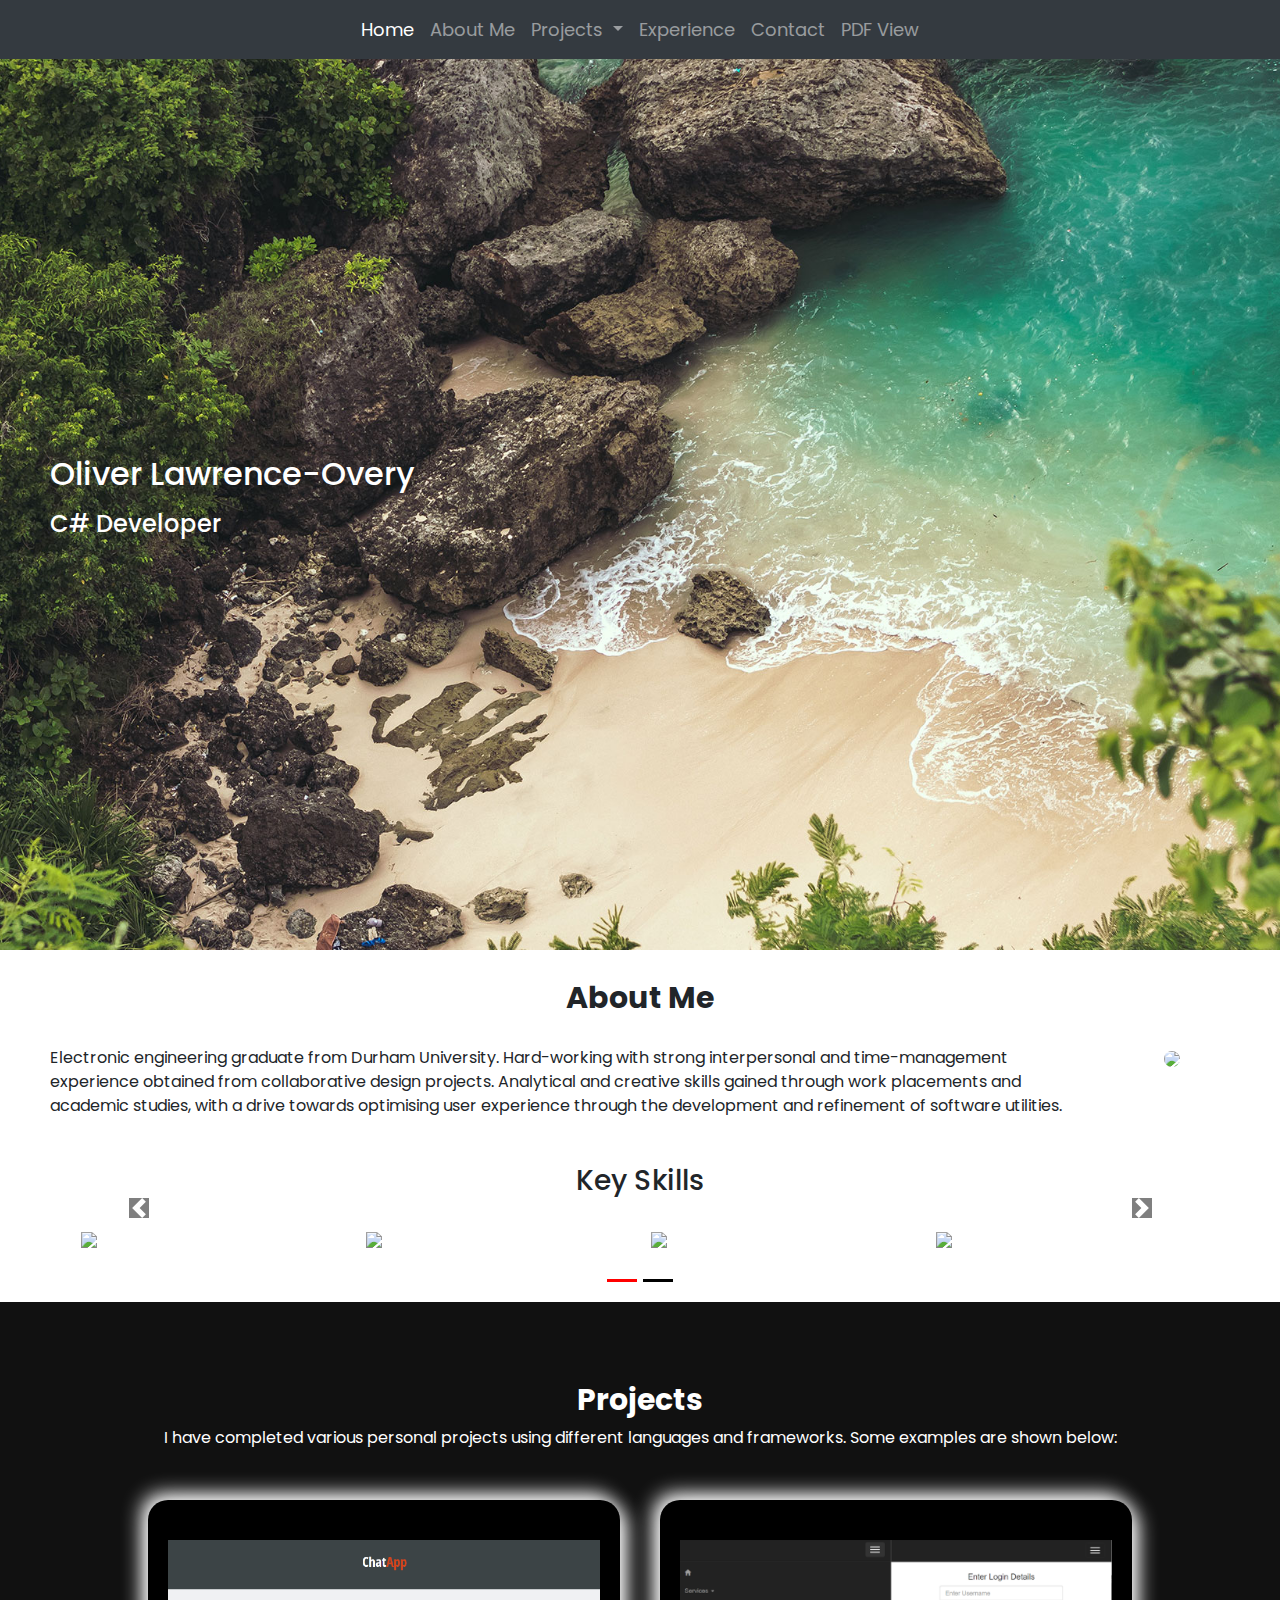
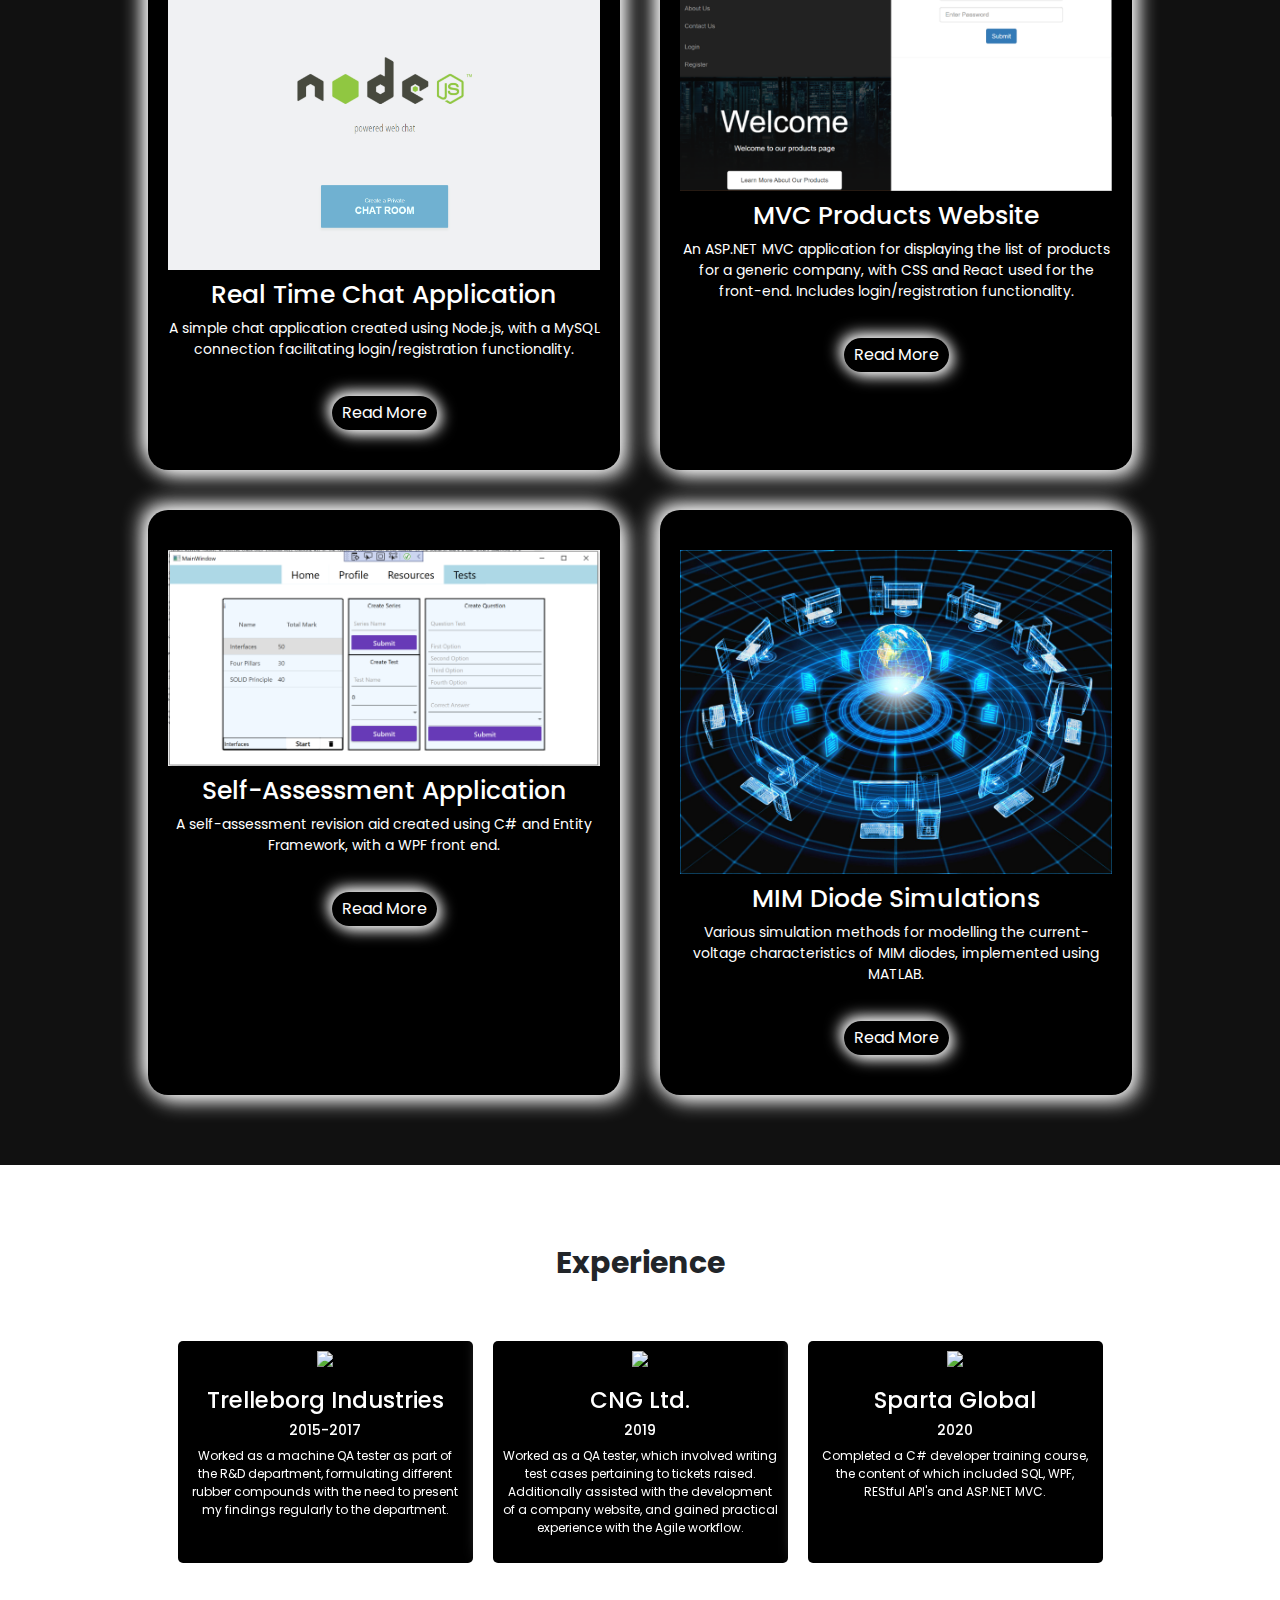
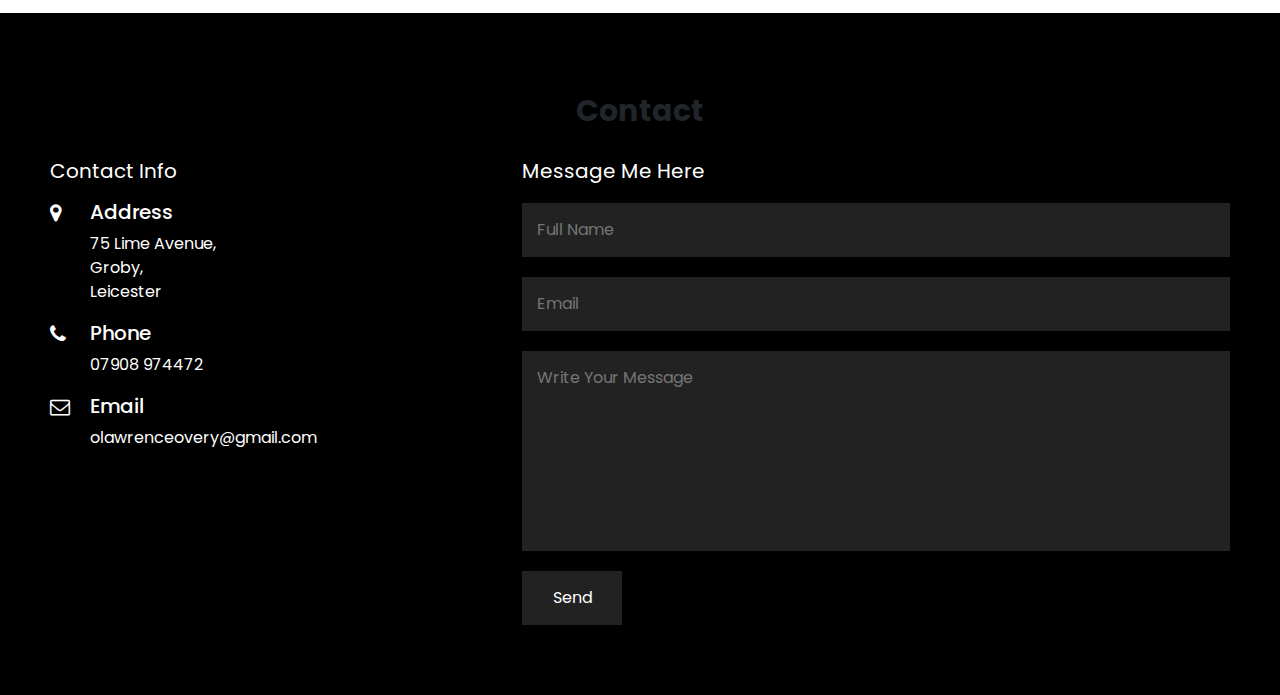
==== index.html @ fa79e6b5 "Creating Site" ====
﻿<!DOCTYPE html>
<html>
<head>
    <meta name="viewport" content="width=device-width, initial-scale=1.0">
    <meta charset="UTF-8">
    <title>Personal Profile</title>
    <link rel="stylesheet" href="https://stackpath.bootstrapcdn.com/font-awesome/4.7.0/css/font-awesome.min.css" integrity="sha384-wvfXpqpZZVQGK6TAh5PVlGOfQNHSoD2xbE+QkPxCAFlNEevoEH3Sl0sibVcOQVnN" crossorigin="anonymous">
    <link rel="stylesheet" href="StyleSheet1.css">
</head>
<body>
    <!--<header>
        <div class="toggle"></div>
        <ul>
            <li><a href="#home">Home</a></li>
            <li><a href="#about">About Me</a></li>
            <li><a href="#projects">Projects</a></li>
            <li><a href="#experience">Experience</a></li>
            <li><a href="#contact">Contact</a></li>
        </ul>
    </header>-->
    <section id="home">
        <nav class="navbar navbar-expand-sm navbar-dark bg-dark fixed-top" id="nav">
            <button class="navbar-toggler" type="button" data-toggle="collapse" data-target="#navbarNavDropdown" aria-controls="navbarNavDropdown" aria-expanded="false" aria-label="Toggle navigation">
                <span class="navbar-toggler-icon"></span>
            </button>
            <div class="collapse navbar-collapse" id="navbarNavDropdown">
                <ul class="navbar-nav">
                    <li class="nav-item active">
                        <a class="nav-link" href="#home">Home <span class="sr-only">(current)</span></a>
                    </li>
                    <li class="nav-item">
                        <a class="nav-link" href="#about">About Me</a>
                    </li>
                    <li class="nav-item dropdown">
                        <a class="nav-link dropdown-toggle" href="#" id="navbarDropdownMenuLink" role="button" data-toggle="dropdown" aria-haspopup="true" aria-expanded="false">
                            Projects
                        </a>
                        <div class="dropdown-menu" aria-labelledby="navbarDropdownMenuLink">
                            <a class="dropdown-item" href="#projects">All Projects</a>
                            <a class="dropdown-item" href="#chatapp">Real Time Chat Application</a>
                            <a class="dropdown-item" href="#mvcproducts">MVC Products Website</a>
                            <a class="dropdown-item" href="#selfassess">Self-Assessment Application</a>
                            <a class="dropdown-item" href="#mim">MIM Diode Simulations</a>
                        </div>
                    </li>
                    <li class="nav-item">
                        <a class="nav-link" href="#experience">Experience</a>
                    </li>
                    <li class="nav-item">
                        <a class="nav-link" href="#contact">Contact</a>
                    </li>
                    <li class="nav-item">
                        <a class="nav-link" href=".\CVPage.html">PDF View</a>
                    </li>
                </ul>
            </div>
        </nav>
    </section>
    <section class="banner">
        <div class="textBx">
            <h2>Oliver Lawrence-Overy</h2>
            <h3>C# Developer</h3>
        </div>
    </section>
    <section class="aboutme" id="about">
        <div class="sectionheading">
            <h2>About Me</h2>
        </div>
        <div class="content">
            <div class="contentBx">
                <p>
                    Electronic engineering graduate from Durham University.
                    Hard-working with strong interpersonal and time-management experience obtained from collaborative design projects.
                    Analytical and creative skills gained through work placements and academic studies, with a drive towards optimising user experience through the development and refinement of software utilities.
                </p>
            </div>
            <div class="contentImage">
                <img src="C:\Users\olawr\OneDrive\Pictures\newprofile (2).jpg" class="img">
            </div>
        </div>
        <link rel="stylesheet" href="https://maxcdn.bootstrapcdn.com/bootstrap/4.0.0/css/bootstrap.min.css">
        <script src="https://ajax.googleapis.com/ajax/libs/jquery/3.3.1/jquery.min.js"></script>
        <script src="https://maxcdn.bootstrapcdn.com/bootstrap/4.0.0/js/bootstrap.min.js"></script>
        <script src="https://ajax.googleapis.com/ajax/libs/jquery/3.5.1/jquery.min.js"></script>

        <div id="imagecarousel" class="carousel slide" data-ride="carousel">
            <h3>Key Skills</h3>
            <!-- Indicators -->
            <ul class="carousel-indicators">
                <li data-target="#imagecarousel" data-slide-to="0" class="active"></li>
                <li data-target="#imagecarousel" data-slide-to="1"></li>
            </ul>

            <!-- The slideshow -->
            <div class="container carousel-inner no-padding">
                <div class="carousel-item active">
                    <div class="col-xs-3 col-sm-3 col-md-3">
                        <img src="https://www.brandeps.com/logo-download/C/C-Sharp-logo-vector-01.svg">
                    </div>
                    <div class="col-xs-3 col-sm-3 col-md-3">
                        <img src="https://www.brandeps.com/logo-download/M/Microsoft-sql-server-logo-vector-01.svg">
                    </div>
                    <div class="col-xs-3 col-sm-3 col-md-3">
                        <img src="https://www.brandeps.com/icon-download/G/Github-icon-vector-10.svg">
                    </div>
                    <div class="col-xs-3 col-sm-3 col-md-3">
                        <img src="https://digital.ai/sites/default/files/pictures/styles/maxwidth_300/public/pt_logos/nunit.png?itok=E9SAHw7x">
                    </div>
                </div>
                <div class="carousel-item">
                    <div class="col-xs-3 col-sm-3 col-md-3">
                        <img src="https://www.logolynx.com/images/logolynx/89/893ea0936e1f34f47683fcac4bce3cb3.jpeg">
                    </div>
                    <div class="col-xs-3 col-sm-3 col-md-3">
                        <img src="https://www.lifetimepremiumaccounts.com/wp-content/uploads/2019/03/Office_logos.jpg">
                    </div>
                    <div class="col-xs-3 col-sm-3 col-md-3">
                        <img src="https://www.pngitem.com/pimgs/m/23-237369_html5-and-css3-transparent-background-html-logo-hd.png">
                    </div>
                    <div class="col-xs-3 col-sm-3 col-md-3">
                        <img src="https://www.triskellsoftware.com/wp-content/uploads/2016/07/agilescrum.jpg">
                    </div>
                </div>
            </div>

            <!-- Left and right controls -->
            <a class="carousel-control-prev" href="#imagecarousel" data-slide="prev">
                <span class="carousel-control-prev-icon"></span>
            </a>
            <a class="carousel-control-next" href="#imagecarousel" data-slide="next">
                <span class="carousel-control-next-icon"></span>
            </a>
        </div>



    </section>
    <section class="projects" id="projects">
        <div class="sectionheading">
            <h2>Projects</h2>
            <p>
                I have completed various personal projects using different languages and frameworks. Some examples are shown below:
            </p>
        </div>
        <div class="content">
            <div class="servicesBx" id="chatapp">
                <img src="node.png">
                <h2>Real Time Chat Application</h2>
                <p>
                    A simple chat application created using Node.js, with a MySQL connection facilitating login/registration functionality.
                </p>
                <a href="https://github.com/OliverLawrenceOvery/chat-app"><span>Read More</span></a>
            </div>
            <div class="servicesBx" id="mvcproducts">
                <img src="mvc.png">
                <h2>MVC Products Website</h2>
                <p>
                    An ASP.NET MVC application for displaying the list of products for a generic company, with CSS and React used for the front-end.
                    Includes login/registration functionality.
                </p>
                <a href="https://github.com/OliverLawrenceOvery/MVCProductsWebsite"><span>Read More</span></a>
            </div>
            <div class="servicesBx" id="selfassess">
                <img src="testsview.png">
                <h2>Self-Assessment Application</h2>
                <p>
                    A self-assessment revision aid created using C# and Entity Framework, with a WPF front end.
                </p>
                <a href="./bootstrap.html"><span>Read More</span></a>
            </div>
            <div class="servicesBx" id="mim">
                <img src="computer.jpg">
                <h2>MIM Diode Simulations</h2>
                <p>
                    Various simulation methods for modelling the current-voltage characteristics of MIM diodes, implemented using MATLAB.
                </p>
                <a href="https://github.com/OliverLawrenceOvery/MIM-Diode-Simulations"><span>Read More</span></a>
            </div>
        </div>
    </section>
    <section class="experience" id="experience">
        <div class="sectionheading">
            <h2>Experience</h2>
        </div>
        <div class="experienceContent">
            <div class="box">
                <div class="imgBx">
                    <img src="https://www.automateddynamics.com/wp-content/uploads/2017/12/small-Trelleborg-Logo-650x341.jpg" />
                </div>
                <div class="imgBxText">
                    <div>
                        <h2>Trelleborg Industries</h2>
                        <h4>2015-2017</h4>
                        <p>
                            Worked as a machine QA tester as part of the R&D department, formulating different rubber compounds with the need to present my findings regularly to the department.
                        </p>
                    </div>
                </div>
            </div>
            <div class="box">
                <div class="imgBx">
                    <img src="https://cdn.exchangeutility.co.uk/wp-content/uploads/2018/10/cng.jpg" />
                </div>
                <div class="imgBxText">
                    <div>
                        <h2>CNG Ltd.</h2>
                        <h4>2019</h4>
                        <p>
                            Worked as a QA tester, which involved writing test cases pertaining to tickets raised. Additionally assisted with the development of a company website, and gained practical experience with the Agile workflow.
                        </p>
                    </div>
                </div>
            </div>
            <div class="box">
                <div class="imgBx">
                    <img src="https://www.spartaglobal.com/uploads/opengraph-image-sparta.png" />
                </div>
                <div class="imgBxText">
                    <div>
                        <h2>Sparta Global</h2>
                        <h4>2020</h4>
                        <p>
                            Completed a C# developer training course, the content of which included SQL, WPF, REStful API's and ASP.NET MVC.
                        </p>
                    </div>
                </div>
            </div>
        </div>
    </section>
    <section class="contact" id="contact">
        <div class="sectionheading">
            <h2>Contact</h2>
        </div>
        <div class="content">
            <div class="contactInfo">
                <h3>Contact Info</h3>
                <div class="contactInfoBox">
                    <div class="box">
                        <div class="icon">
                            <i class="fa fa-map-marker"></i>
                        </div>
                        <div class="text">
                            <h4>Address</h4>
                            <p>
                                75 Lime Avenue, <br>
                                Groby, <br>
                                Leicester
                            </p>
                        </div>
                    </div>
                    <div class="box">
                        <div class="icon">
                            <i class="fa fa-phone"></i>
                        </div>
                        <div class="text">
                            <h4>Phone</h4>
                            <p>07908 974472</p>
                        </div>
                    </div>
                    <div class="box">
                        <div class="icon">
                            <i style="color: white" class="fa fa-envelope-o"></i>
                        </div>
                        <div class="text">
                            <h4>Email</h4>
                            <p>olawrenceovery@gmail.com</p>
                        </div>
                    </div>
                </div>
            </div>
            <div class="formBx">
                <form id="messageSend" method="POST" action="#home">
                    <h3>Message Me Here</h3>
                    <input type="text" id="fullname" name="message" placeholder="Full Name">
                    <input type="email" name="email" placeholder="Email">
                    <textarea placeholder="Write Your Message"></textarea>
                    <input type="submit" value="Send" />
                </form>
            </div>
        </div>
    </section>
    <!--<script type="text/javascript">
        window.addEventListener('scroll', function () {
            var header = document.querySelector('header');
            header.classList.toggle('sticky', window.scrollY > 0);  //toggle classlist when scrolling down
        })
    </script>-->
    <script>
        $('#messageSend').submit(function () {
            var username = $('#fullname').val();
            $.ajax({
                type: "GET",
                data: username,
                success: function () {

                },
                error: function () {
                    alert("error");
                }
            });
        });
    </script>
</body>
</html>
---- StyleSheet1.css ----
﻿@import url('https://fonts.googleapis.com/css?family=Poppins:200,300,400,500,600,700,800,900&display=swap');

* {
    margin: 0;
    padding: 0;
    box-sizing: border-box;
    font-family: 'Poppins', sans-serif;
    scroll-behavior: smooth;
}

section {
    padding: 50px;
}

.banner {
    position: relative;
    min-height: 100vh;
    background: url(banner2.jpg);
    background-size: cover;
    background-position: right;
    display: flex;
    justify-content: space-between;
    align-items: center;
    margin: -50px 0px;
}


    .banner h2 {
        font-size: 2em;
        color: #fff;
        font-weight: 500;
        line-height: 1.5em;
    }

    .banner h3 {
        font-size: 1.5em;
        color: #fff;
        font-weight: 500;
        line-height: 1.5em;
    }

.btn {
    position: relative;
    background: blue;
    display: inline-block;
    color: #fff;
    margin-top: 20px;
    padding: 10px 30px;
    font-size: 18px;
    text-transform: uppercase;
    text-decoration: none;
    letter-spacing: 2px;
    font-weight: 500;
    border-radius: 20px;
}

.navbar .navbar-nav {
    float: none;
    margin: 0 auto;
    text-align: center;
    font-size: 18px;
    color: white;
}

.navbar .navbar-collapse {
    text-align: center;
}

header {
    position: fixed;
    top: 0;
    left: 0;
    width: 100%;
    padding: 20px 100px;
    z-index: 1000;
    display: flex;
    justify-content: center;
    align-items: center;
    background: black;
    height: 60px;
    transition: 0.5s;
}

    header ul {
        position: relative;
        display: flex;
        margin-left: 20px;
    }

        header ul li {
            position: relative;
            list-style: none;
        }

            header ul li a {
                position: relative;
                display: inline-block;
                margin: 0 15px;
                text-decoration: none;
                color: #fff;
                font-size: 20px;
            }

                header ul li a:hover {
                    transform: scale(1.25);
                }

    header.sticky {
        background: white;
        padding: 10px 20px;
    }

        header.sticky ul li a {
            color: #111;
        }


.sectionheading {
    width: 100%;
    margin-bottom: 30px;
    margin-top: 30px;
    text-align: center;
}

    .sectionheading h2 {
        font-weight: 700;
        font-size: 30px;
    }

.content {
    display: flex;
    justify-content: space-between;
}

.contentBx {
    padding-right: 30px;
}

.contentBx {
   
}

    .contentImage img {
        width: 70%;
        margin: 0px 50px;
        border-radius: 20px;
    }


#imagecarousel h3 {
    text-align: center;
    margin: 30px;
}

.col-md-3 {
    display: inline-block;
    margin-left: -4px;
}

    .col-md-3 img {
        width: 100%;
        height: auto;
    }

body .carousel-indicators li {
    background-color: black;
}

    body .carousel-indicators li.active {
        background-color: red;
    }

body .carousel-indicators {
    bottom: 0;
    margin: -30px;
}

body .carousel-control-prev-icon,
body .carousel-control-next-icon {
    background-color: black;
}

body .no-padding {
    padding-left: 0;
    padding-right: 0;
}

.projects {
    background-color: #111;
    color: #fff;
}

    .projects .content {
        display: flex;
        justify-content: center;
        flex-wrap: wrap;
        flex-direction: row;
    }

        .projects .content .servicesBx {
            max-width: 40%;
            text-align: center;
            padding: 40px 20px;
            background-color: black;
            margin: 20px;
            border-radius: 20px;
            box-shadow: -6px -6px 20px rgba(255,255,255,1), 6px 6px 20px rgba(255,255,255,1);
        }

            .projects .content .servicesBx p {
                font-size: 14px;
            }

            .projects .content .servicesBx img {
                max-width: 100%;
            }

            .projects .content .servicesBx h2 {
                font-weight: 500;
                font-size: 25px;
                margin-top: 10px;
            }

            .projects .content .servicesBx:hover {
                box-shadow: inset -6px -6px 10px rgba(255,255,255,0.5), inset 6px 6px 20px rgba(255,255,255,0.5);
            }

            .projects .content .servicesBx a {
                display: inline-block;
                text-decoration: none;
                color: white;
                padding: 5px 10px;
                margin-top: 20px;
                border-radius: 20px;
                box-shadow: -4px -4px 15px rgba(255,255,255,1), 4px 4px 15px rgba(255,255,255,1);
            }

                .projects .content .servicesBx a:hover {
                    box-shadow: inset -4px -4px 15px rgba(255,255,255,1), inset 4px 4px 15px rgba(255,255,255,1);
                }


.experience .sectionheading h2 {
    padding-bottom: 30px;
}

.experience .experienceContent {
    display: flex;
    justify-content: center;
    flex-wrap: wrap;
    flex-direction: row;
    transform-style: preserve-3d;
    perspective: 500px;
}

    .experience .experienceContent:hover .box {
        transform: rotateY(20deg);
    }

    .experience .experienceContent .box:hover ~ .box { /*All elements to the right turn opposite way*/
        transform: rotateY(-20deg);
    }

    .experience .experienceContent .box:hover {
        transform: rotateY(0deg) scale(1.25);
        z-index: 1;
    }


    .experience .experienceContent .box {
        max-width: 25%;
        text-align: center;
        padding: 10px 10px;
        background-color: black;
        margin: 0 10px;
        color: white;
        box-shadow: -6px -6px 20px rgba(255,255,255,1), 6px 6px 20px rgba(255,255,255,1);
        font-size: 12px;
        transform-style: preserve-3d;
        border-radius: 5px;
    }

        .experience .experienceContent .box .imgBx {
            top: 0;
            left: 0;
        }

            .experience .experienceContent .box .imgBx img {
                object-fit: cover;
                max-width: 90%;
                margin-bottom: 20px;
            }

    .experience .experienceContent .imgBxText h2 {
        font-size: 23px;
    }

    .experience .experienceContent .imgBxText h4 {
        font-size: 14px;
    }

.contact {
    background: black;
}

    .contact .heading {
        color: white;
    }

.contactInfo {
    min-width: 40%;
}

.contactInfoBx {
    position: relative;
}

    .contactInfoBx .box {
        position: relative;
        padding: 20px 0;
        display: flex;
    }

        .contactInfoBx .box .icon {
            display: flex;
            font-size: 24px;
            align-items: center;
            justify-content: center;
            max-width: 20px;
            padding-top: 4px;
        }

.box .text {
    color: white;
    margin-left: 40px;
    margin-top: -27px;
    margin-bottom: 20px;
    word-wrap: break-word
}

    .box .text h4 {
        font-size: 20px;
    }

.fa-map-marker,
.fa-phone,
.fa-envelope-o {
    color: white;
    font-size: 20px;
}



.formBx {
    min-width: 60%;
}

    .formBx form {
        display: flex;
        flex-direction: column;
    }

        .contact .contactInfo h3,
        .formBx form h3 {
            color: white;
            font-size: 20px;
            font-weight: 400;
            margin-bottom: 20px;
        }

        .formBx form input,
        .formBx form textarea {
            margin-bottom: 20px;
            padding: 15px;
            font-size: 16px;
            border: none;
            background: #222;
            color: white;
            resize: none;
        }

        .formBx form textarea {
            min-height: 200px;
        }

        .formBx form input[type="submit"] {
            max-width: 100px;
        }
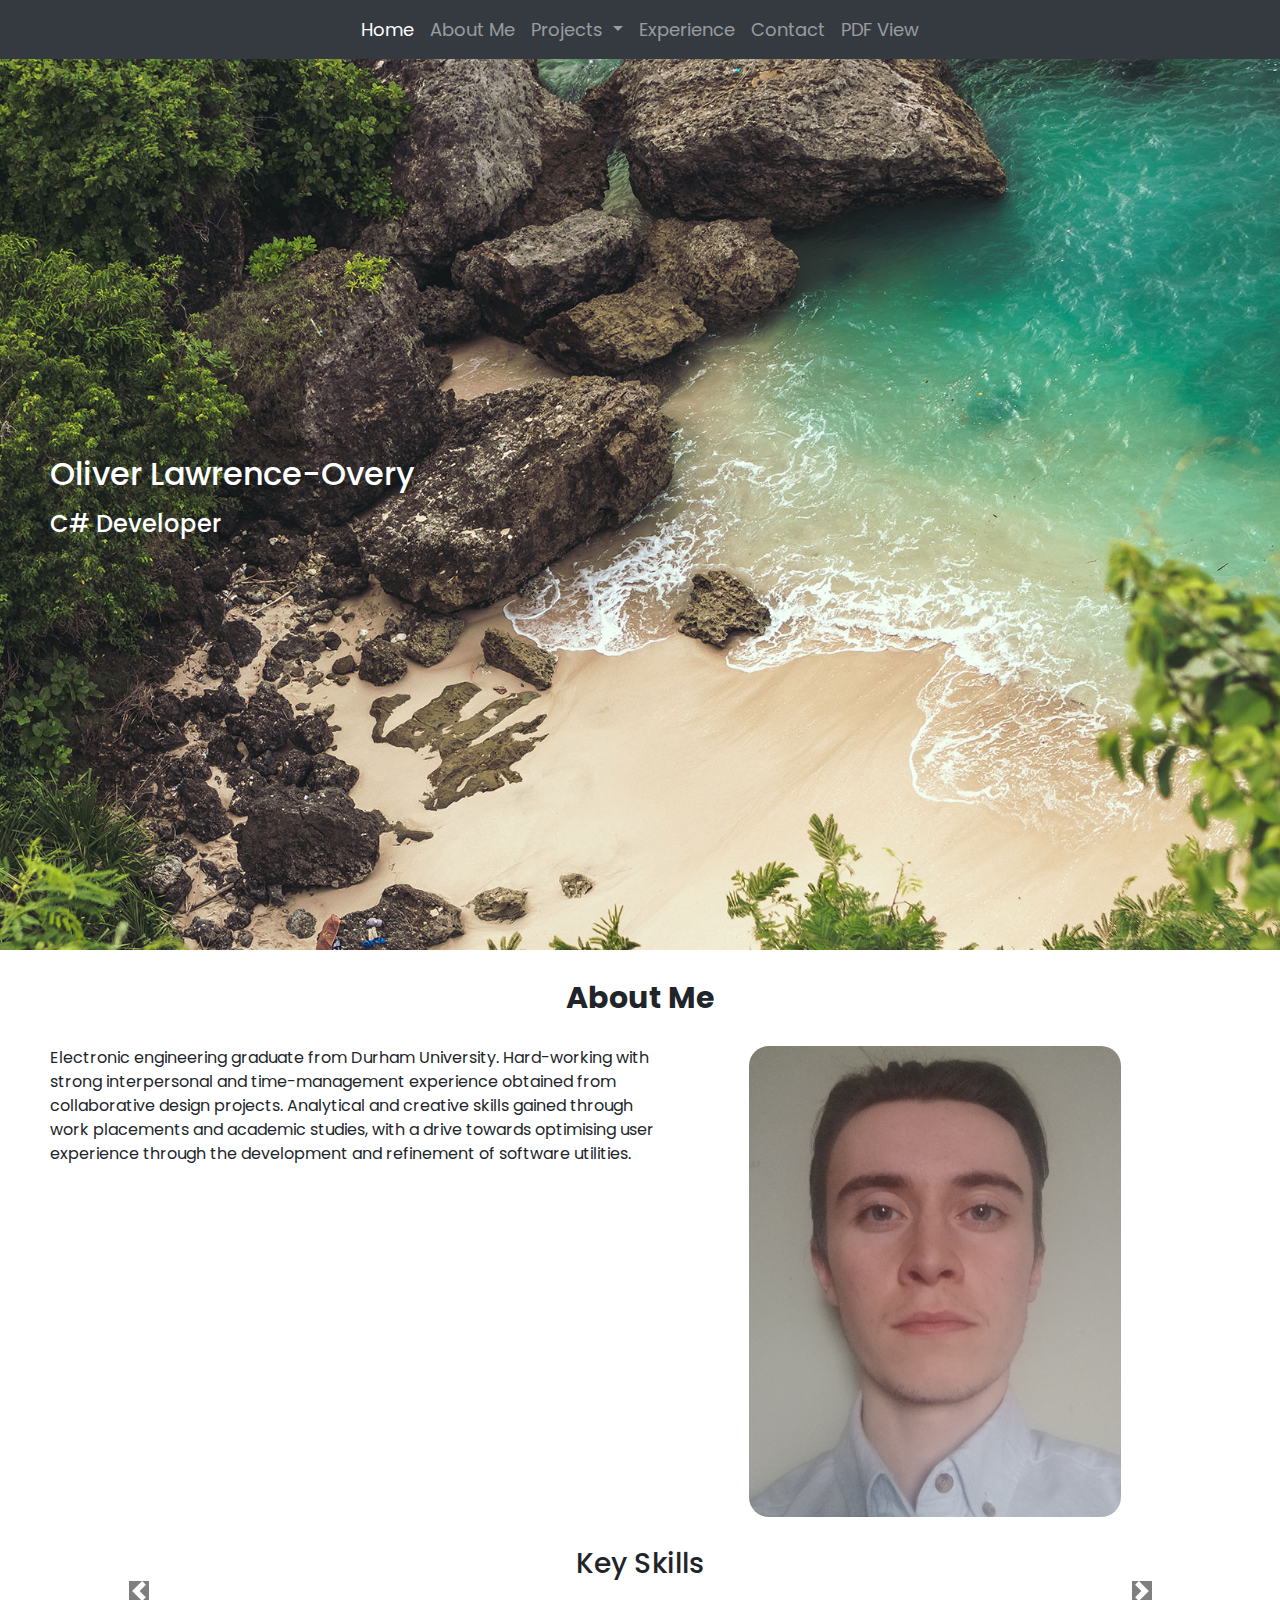
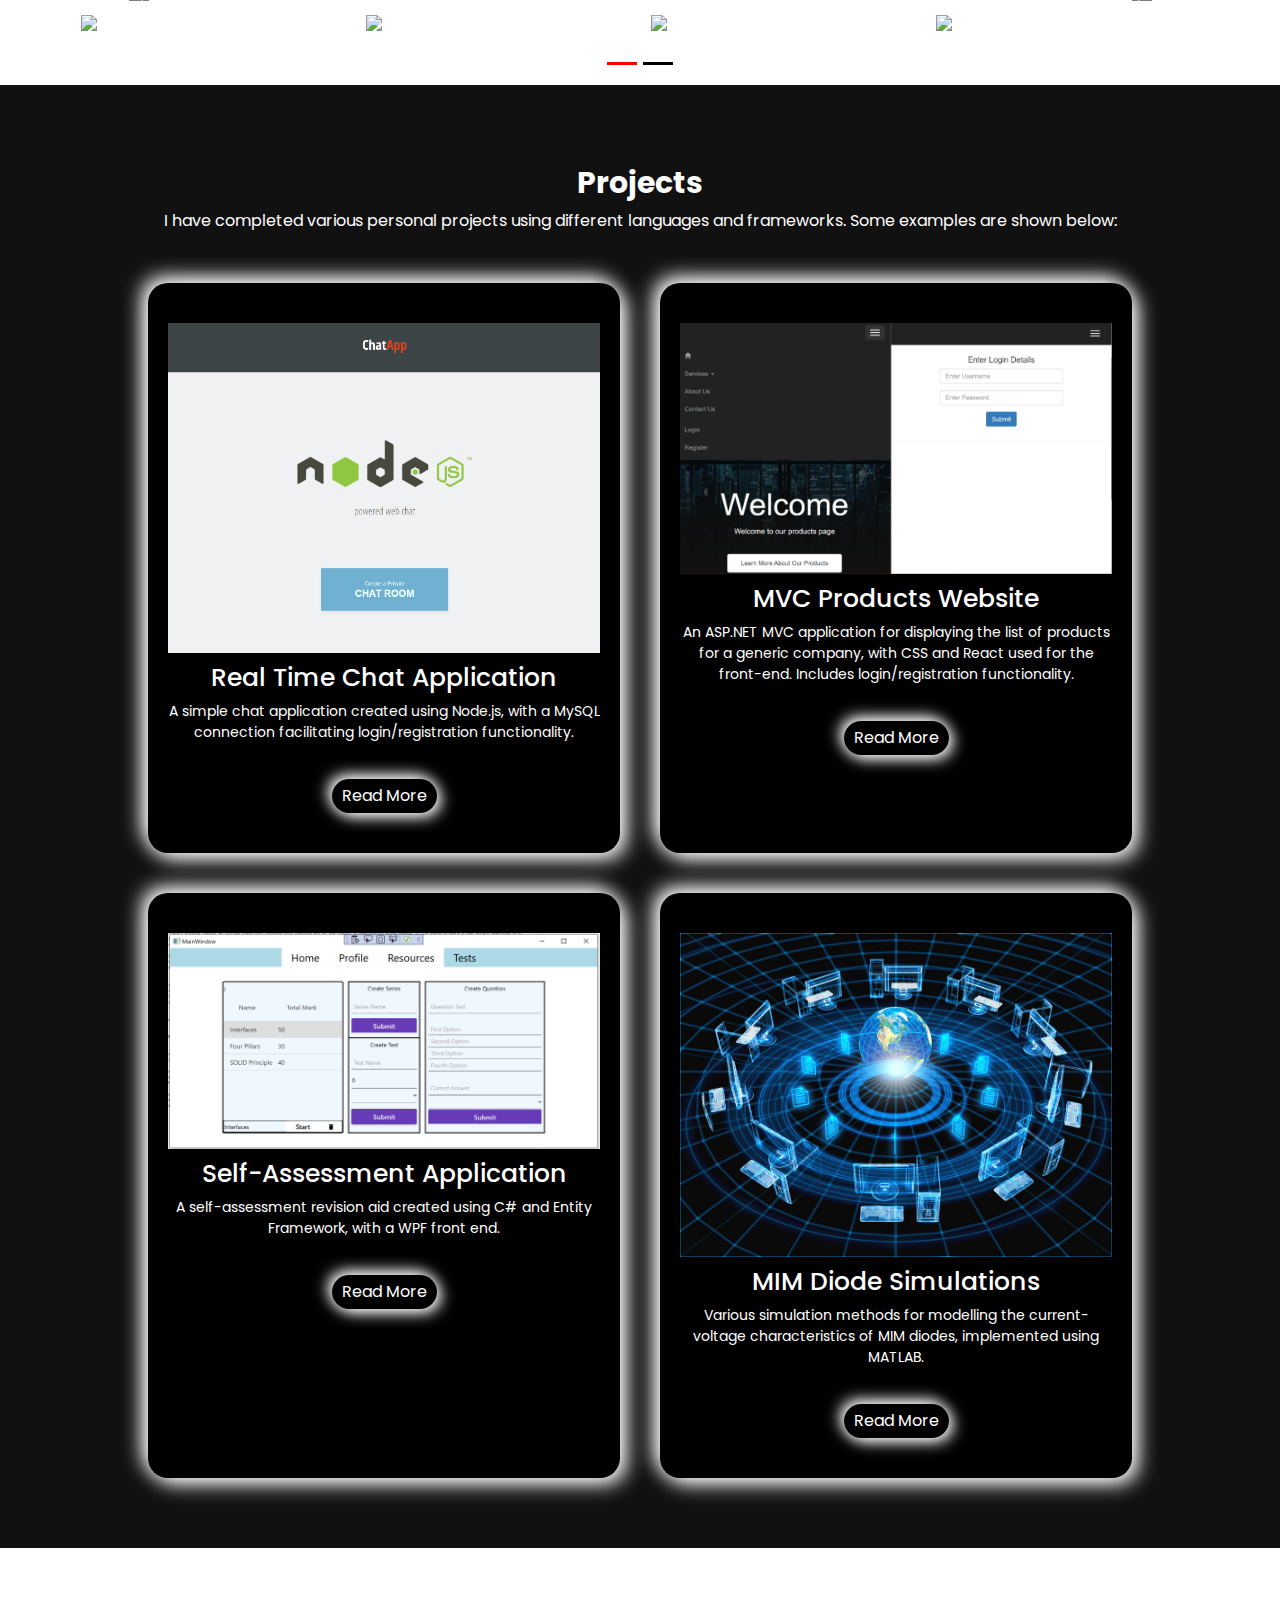
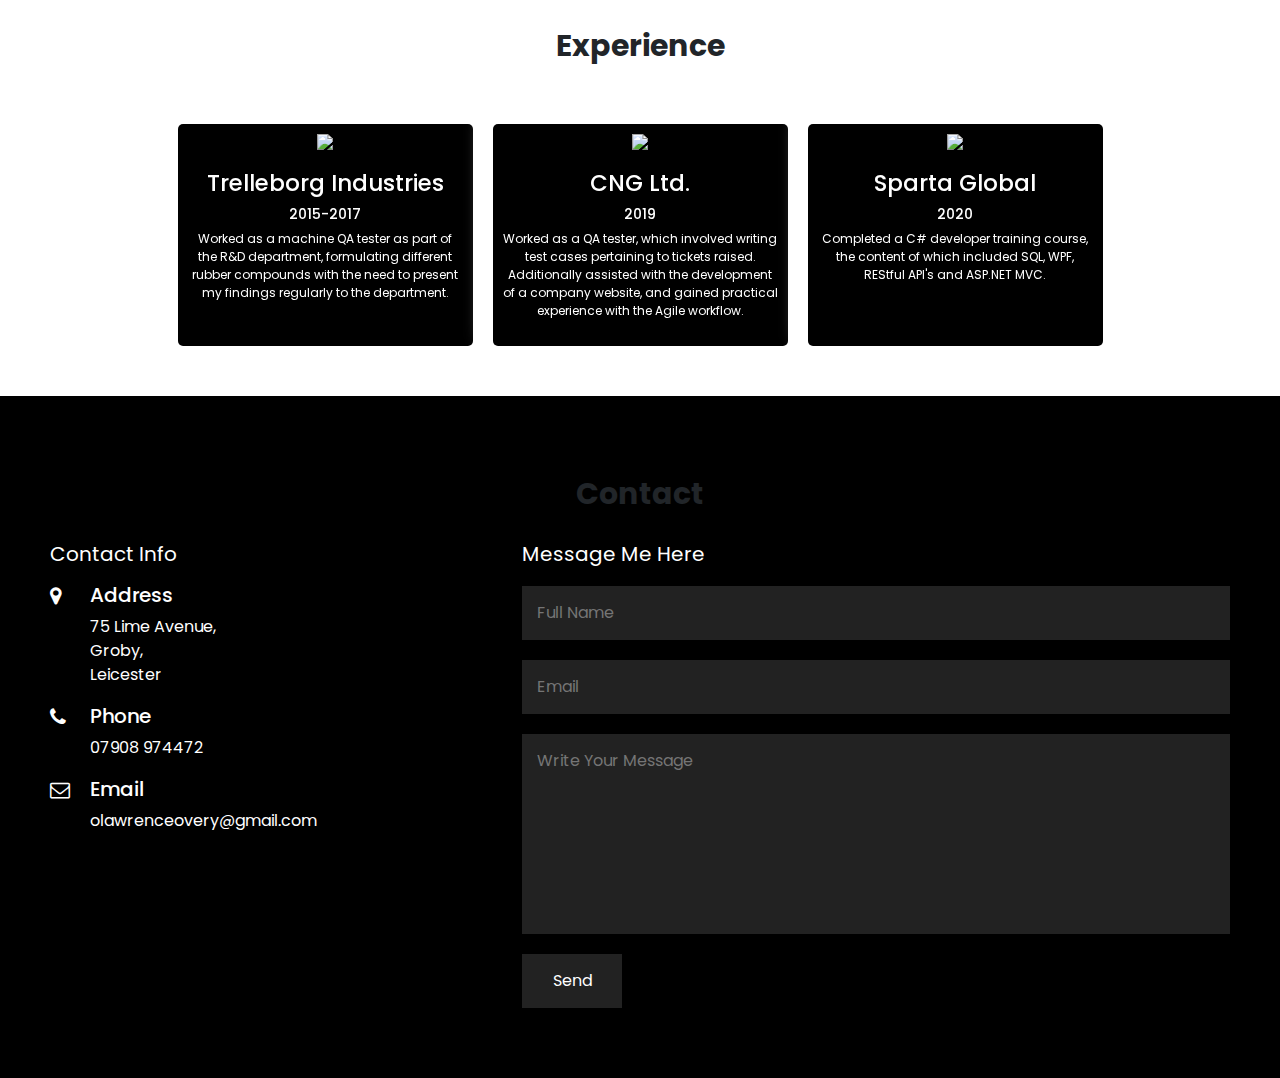
==== commit 143000e3: "Adding profile photo" ====
--- a/index.html
+++ b/index.html
@@ -75,7 +75,7 @@
                 </p>
             </div>
             <div class="contentImage">
-                <img src="C:\Users\olawr\OneDrive\Pictures\newprofile (2).jpg" class="img">
+                <img src=".\photo.jpg" class="img">
             </div>
         </div>
         <link rel="stylesheet" href="https://maxcdn.bootstrapcdn.com/bootstrap/4.0.0/css/bootstrap.min.css">
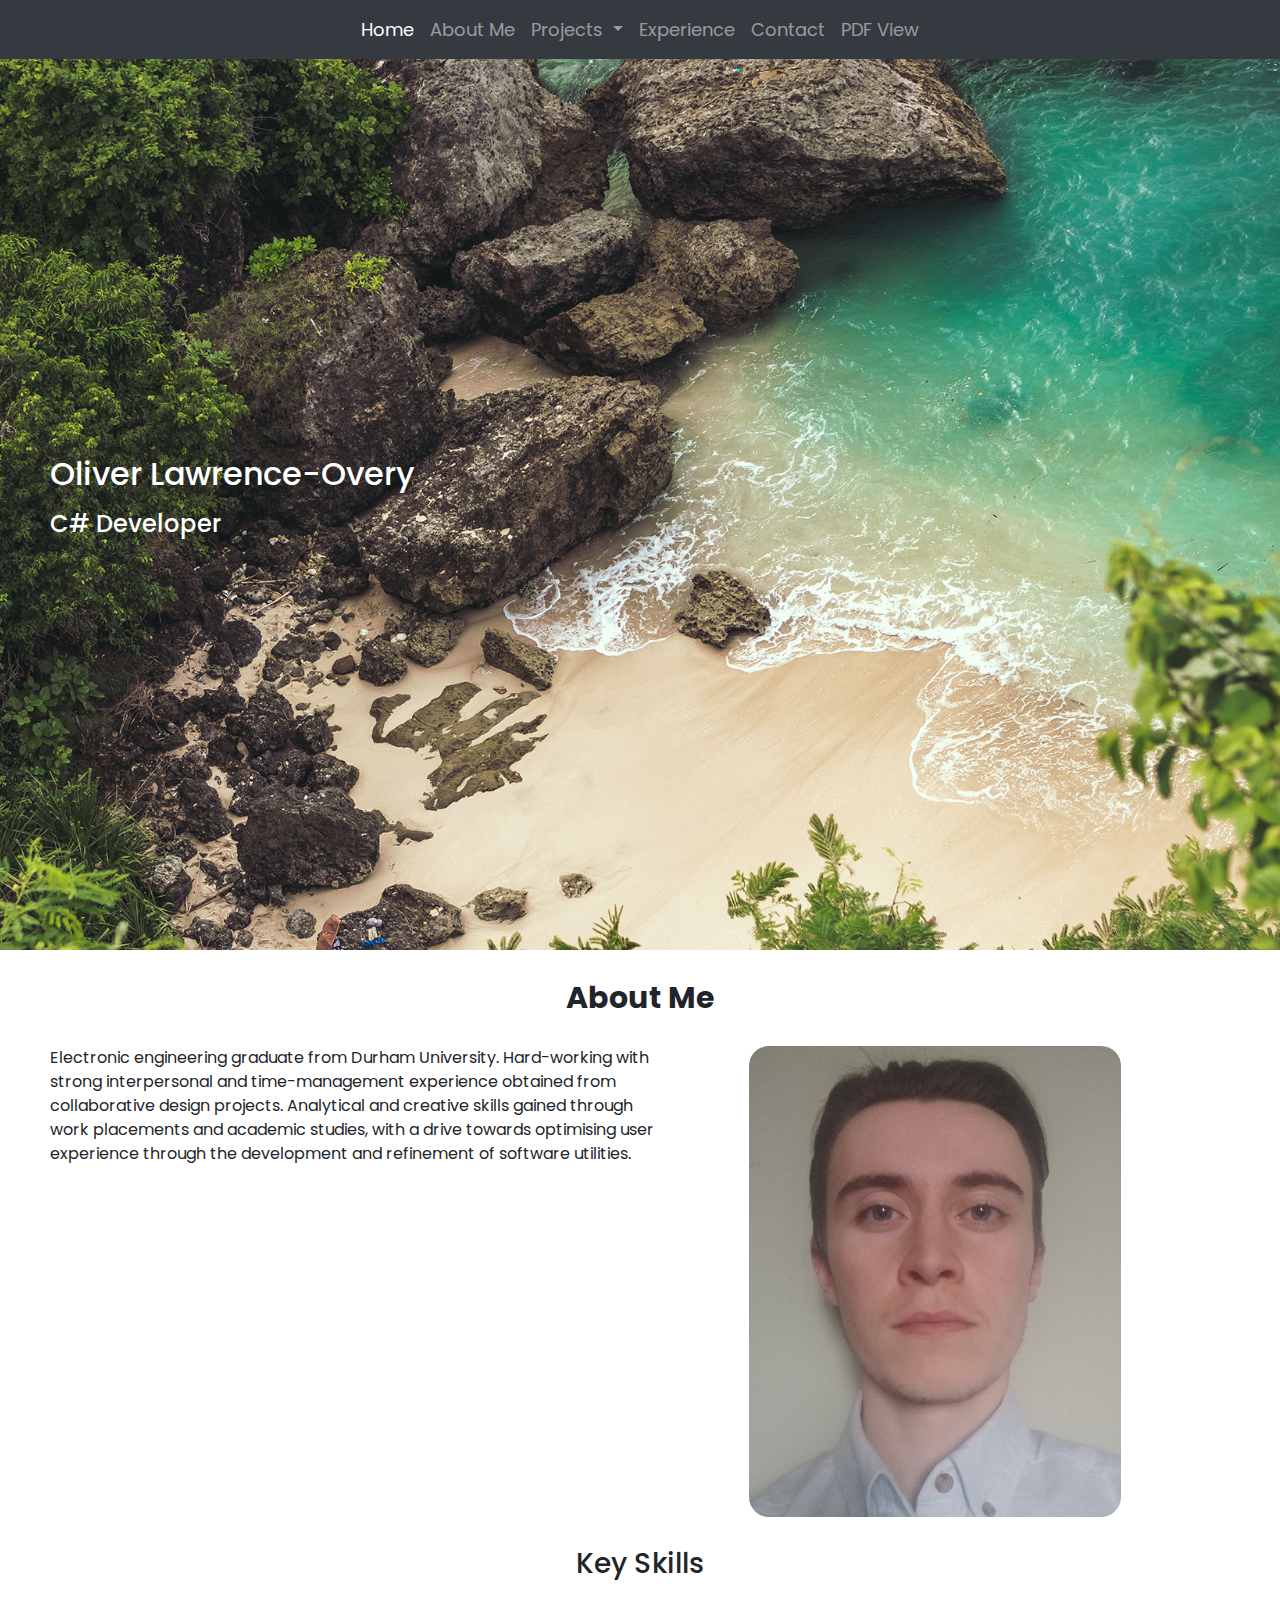
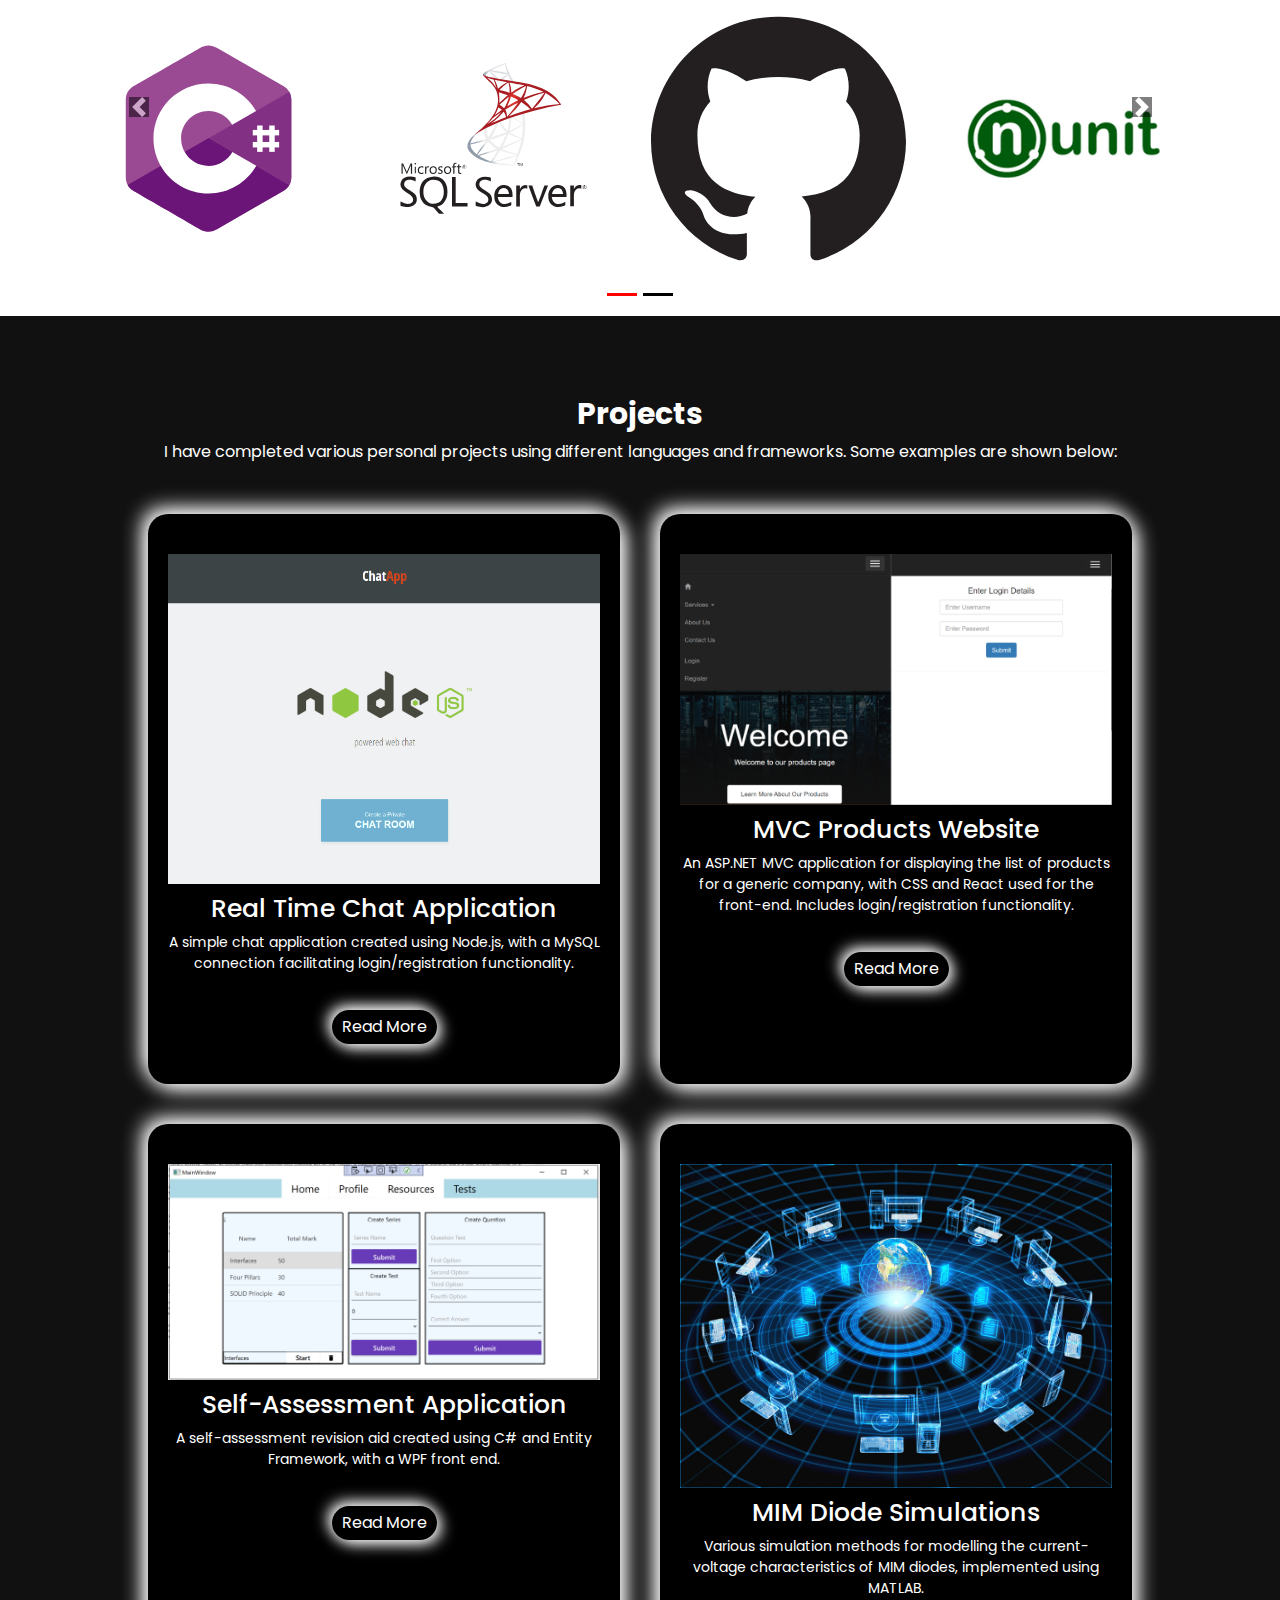
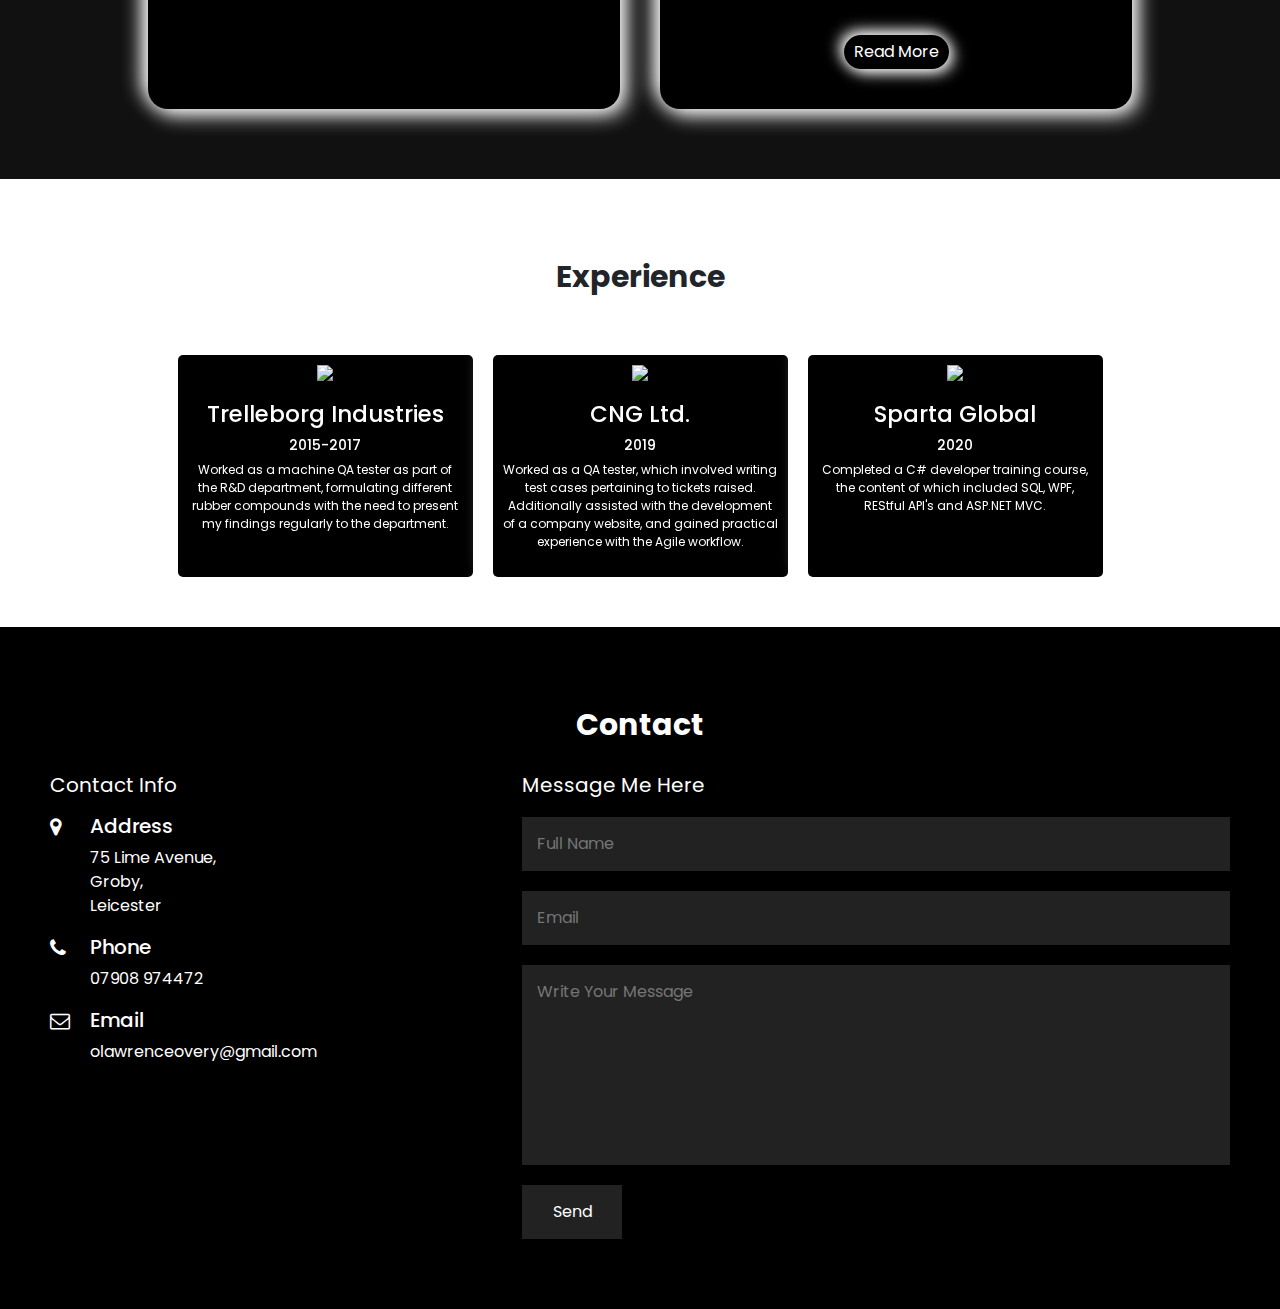
==== commit f176fbd2: "Changed image sourcing" ====
--- a/index.html
+++ b/index.html
@@ -95,30 +95,30 @@
             <div class="container carousel-inner no-padding">
                 <div class="carousel-item active">
                     <div class="col-xs-3 col-sm-3 col-md-3">
-                        <img src="https://www.brandeps.com/logo-download/C/C-Sharp-logo-vector-01.svg">
-                    </div>
-                    <div class="col-xs-3 col-sm-3 col-md-3">
-                        <img src="https://www.brandeps.com/logo-download/M/Microsoft-sql-server-logo-vector-01.svg">
-                    </div>
-                    <div class="col-xs-3 col-sm-3 col-md-3">
-                        <img src="https://www.brandeps.com/icon-download/G/Github-icon-vector-10.svg">
-                    </div>
-                    <div class="col-xs-3 col-sm-3 col-md-3">
-                        <img src="https://digital.ai/sites/default/files/pictures/styles/maxwidth_300/public/pt_logos/nunit.png?itok=E9SAHw7x">
+                        <img src="./csharp.svg">
+                    </div>
+                    <div class="col-xs-3 col-sm-3 col-md-3">
+                        <img src="./sql.svg">
+                    </div>
+                    <div class="col-xs-3 col-sm-3 col-md-3">
+                        <img src="./git.svg">
+                    </div>
+                    <div class="col-xs-3 col-sm-3 col-md-3">
+                        <img src="./nunit.png">
                     </div>
                 </div>
                 <div class="carousel-item">
                     <div class="col-xs-3 col-sm-3 col-md-3">
-                        <img src="https://www.logolynx.com/images/logolynx/89/893ea0936e1f34f47683fcac4bce3cb3.jpeg">
-                    </div>
-                    <div class="col-xs-3 col-sm-3 col-md-3">
-                        <img src="https://www.lifetimepremiumaccounts.com/wp-content/uploads/2019/03/Office_logos.jpg">
-                    </div>
-                    <div class="col-xs-3 col-sm-3 col-md-3">
-                        <img src="https://www.pngitem.com/pimgs/m/23-237369_html5-and-css3-transparent-background-html-logo-hd.png">
-                    </div>
-                    <div class="col-xs-3 col-sm-3 col-md-3">
-                        <img src="https://www.triskellsoftware.com/wp-content/uploads/2016/07/agilescrum.jpg">
+                        <img src="./matlab.jpeg">
+                    </div>
+                    <div class="col-xs-3 col-sm-3 col-md-3">
+                        <img src="./office.jpg">
+                    </div>
+                    <div class="col-xs-3 col-sm-3 col-md-3">
+                        <img src="./css.png">
+                    </div>
+                    <div class="col-xs-3 col-sm-3 col-md-3">
+                        <img src="./agilescrum.jpg">
                     </div>
                 </div>
             </div>
--- a/StyleSheet1.css
+++ b/StyleSheet1.css
@@ -137,14 +137,13 @@
 }
 
 .contentBx {
-   
-}
-
-    .contentImage img {
-        width: 70%;
-        margin: 0px 50px;
-        border-radius: 20px;
-    }
+}
+
+.contentImage img {
+    width: 70%;
+    margin: 0px 50px;
+    border-radius: 20px;
+}
 
 
 #imagecarousel h3 {
@@ -311,6 +310,10 @@
     min-width: 40%;
 }
 
+.contact .sectionheading h2{
+    color: white;
+}
+
 .contactInfoBx {
     position: relative;
 }
